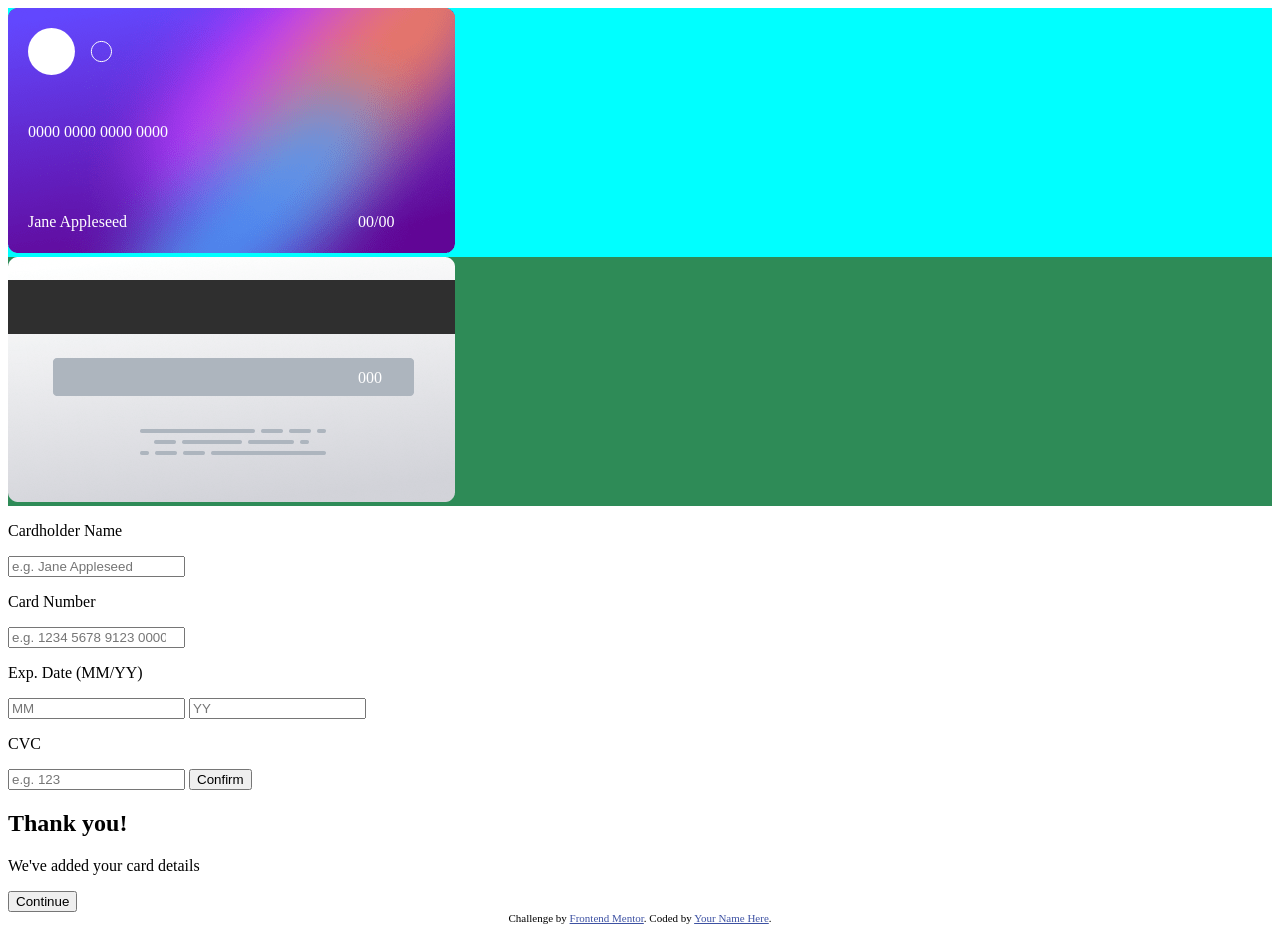
==== pages/interactive-card-details-form-main/card.html @ 2b690ab7 "Merge pull request #4 from Artnoobbr/index card numbers working" ====
<!DOCTYPE html>
<html lang="en">
<head>
  <meta charset="UTF-8">
  <meta name="viewport" content="width=device-width, initial-scale=1.0"> <!-- displays site properly based on user's device -->

  <link rel="icon" type="image/png" sizes="32x32" href="./images/favicon-32x32.png">
  <link rel="stylesheet" href="card.css">
  
  <title>Frontend Mentor | Interactive card details form</title>

  <!-- Feel free to remove these styles or customise in your own stylesheet 👍 -->
  <style>
    .attribution { font-size: 11px; text-align: center; }
    .attribution a { color: hsl(228, 45%, 44%); }
  </style>
</head>
<body>

<div id="card">

  <section id="front">

    <img src="images/bg-card-front.png" alt="Card front">
    <img id="logo" src="images/card-logo.svg" alt="Card logo">

    <p id="card_number">0000 0000 0000 0000</p>
 
    <p id="card_name">Jane Appleseed</p>
    <p id="card_date">00/00</p>
  
  </section>
  <section id="back">

    <img src="images/bg-card-back.png" alt="Card back ">
    <p id="card_cvc">000</p>

  </section>

</div>

 <main>
   <section>
    
     <p>Cardholder Name</p>
     <input type="text" placeholder="e.g. Jane Appleseed" id="name">
     
     <p>Card Number</p>
     <input type="number" name="txtnumber" id="number" placeholder="e.g. 1234 5678 9123 0000">

     <p>Exp. Date (MM/YY)</p>
     <input type="number" name="txtmonth" id="month" placeholder="MM">
     <input type="number" name="txtyear" id="year" placeholder="YY">

     <p>CVC</p>
     <input type="number" name="txtcvc" id="cvc" placeholder="e.g. 123">
     <button id="confirm">Confirm</button>

   </section>
   <!-- Completed state start -->
   <section>
     <h1>Thank you!</h1>
     <p>We've added your card details</p>
     <button>Continue</button>
   </section>
 </main>

  <div class="attribution">
    Challenge by <a href="https://www.frontendmentor.io?ref=challenge" target="_blank">Frontend Mentor</a>. 
    Coded by <a href="#">Your Name Here</a>.
  </div>
  <script src="card.js"></script>
</body>
</html>
---- pages/interactive-card-details-form-main/card.css ----
@charset "UTF-8";

:root 
{
    --teste: blue;
}

#front
{
    position: relative;
    background-color: aqua;
    color: white;
}

#logo
{
    position: absolute;
    left: 20px;
    top: 20px;
}

#card_number
{
    position: absolute;
    bottom: 100px;
    left: 20px;
}

#card_name
{
    position: absolute;
    bottom: 10px;
    left: 20px;
}
#card_date
{
    position: absolute;
    bottom: 10px;
    left: 350px;
}

#back {
    position: relative;
    background-color: seagreen;
    color: white;
    width: auto;
}

#card_cvc
{
    position: absolute;
    bottom: 103px;
    left: 350px;
}
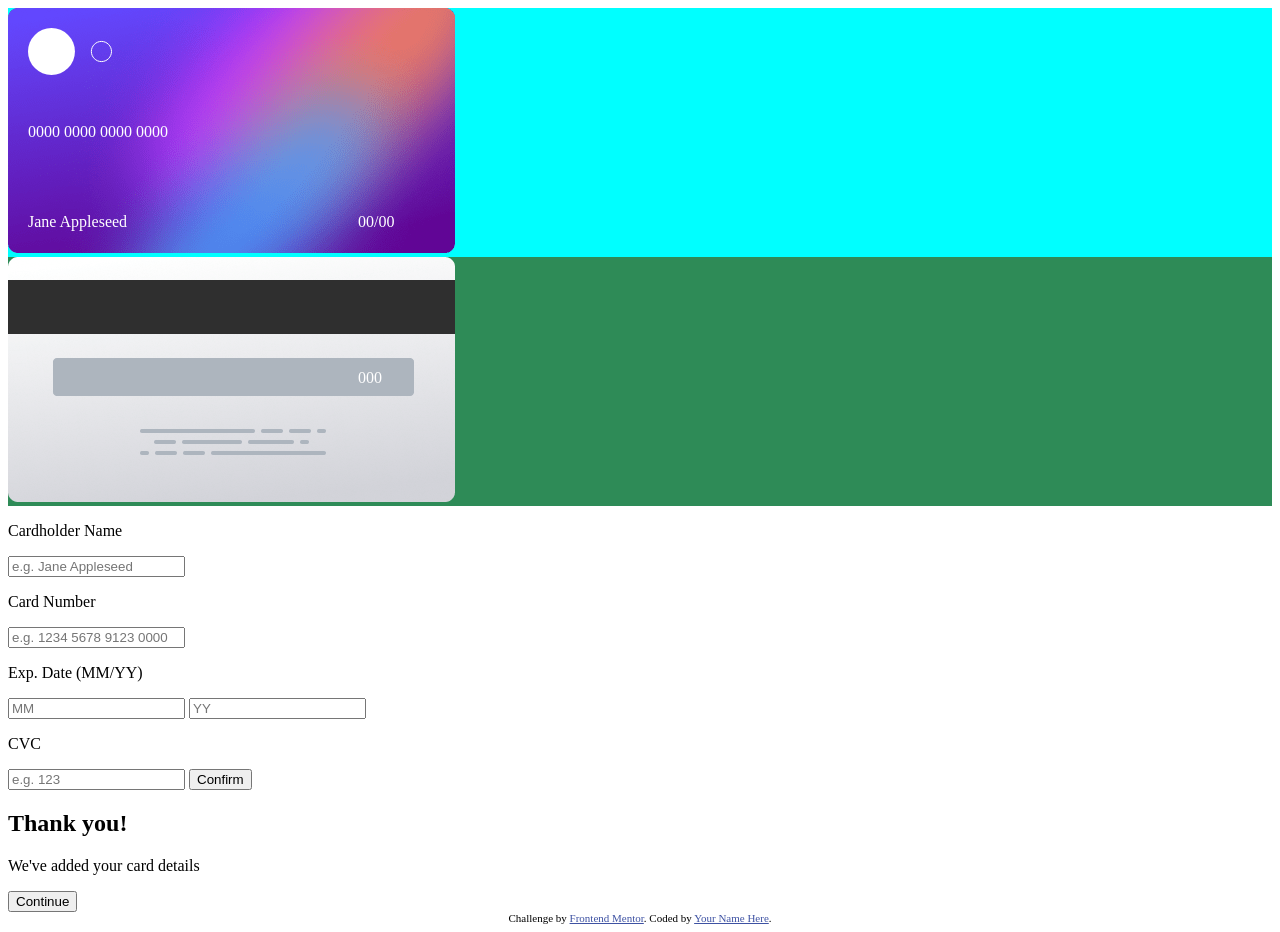
==== commit 9d713e1b: "half-fix" ====
--- a/pages/interactive-card-details-form-main/card.html
+++ b/pages/interactive-card-details-form-main/card.html
@@ -46,7 +46,7 @@
      <input type="text" placeholder="e.g. Jane Appleseed" id="name">
      
      <p>Card Number</p>
-     <input type="number" name="txtnumber" id="number" placeholder="e.g. 1234 5678 9123 0000">
+     <input type="text" name="txtnumber" id="number" placeholder="e.g. 1234 5678 9123 0000" maxlength="19">
 
      <p>Exp. Date (MM/YY)</p>
      <input type="number" name="txtmonth" id="month" placeholder="MM">
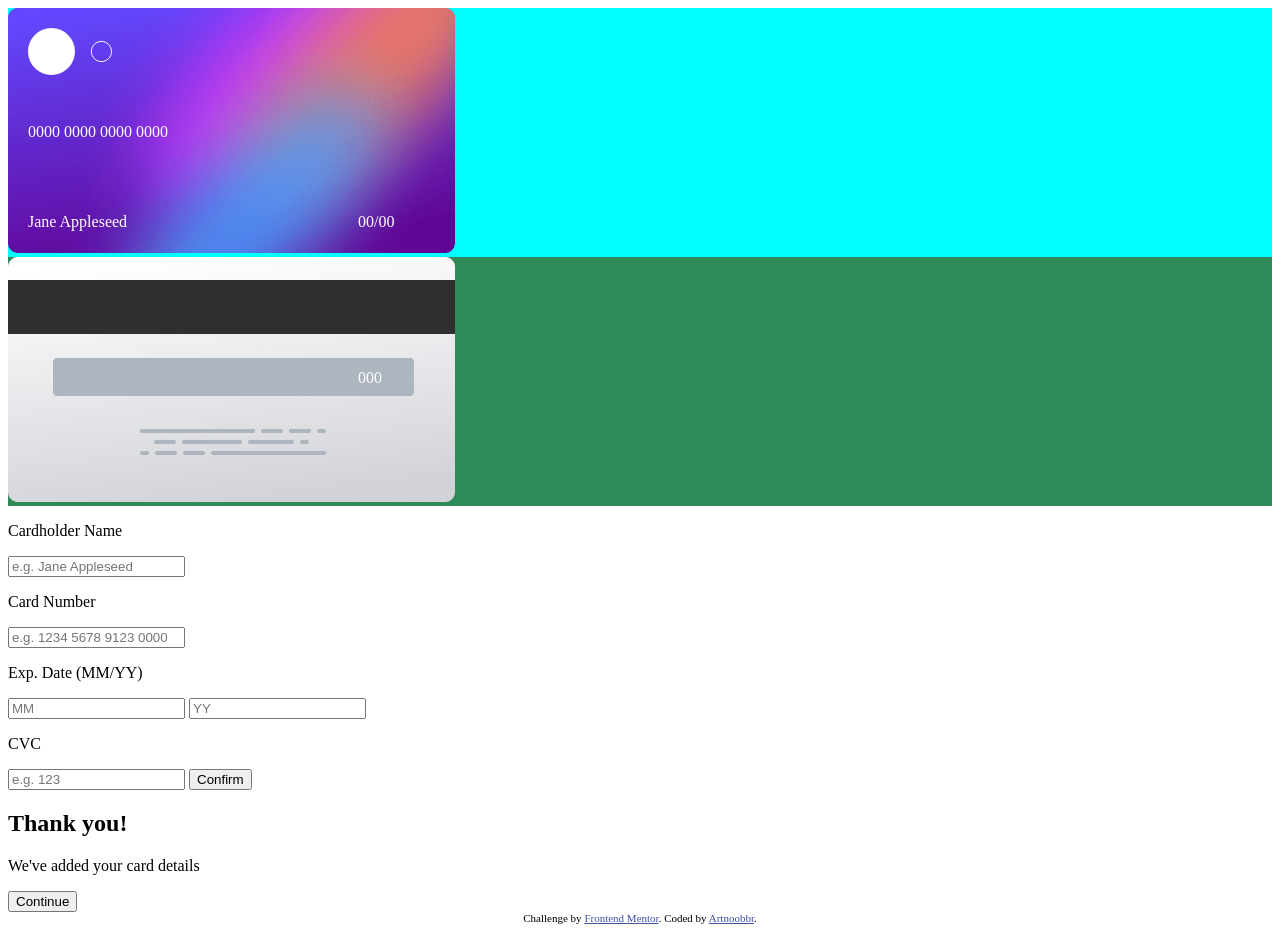
==== commit e5320faf: "Base javascript done, but need to optimize later" ====
--- a/pages/interactive-card-details-form-main/card.html
+++ b/pages/interactive-card-details-form-main/card.html
@@ -27,7 +27,7 @@
     <p id="card_number">0000 0000 0000 0000</p>
  
     <p id="card_name">Jane Appleseed</p>
-    <p id="card_date">00/00</p>
+    <p id="card_date"><span id="date_month">00</span>/<span id="date_year">00</span></p>
   
   </section>
   <section id="back">
@@ -43,17 +43,17 @@
    <section>
     
      <p>Cardholder Name</p>
-     <input type="text" placeholder="e.g. Jane Appleseed" id="name">
+     <input type="text" placeholder="e.g. Jane Appleseed" id="name" maxlength="28">
      
      <p>Card Number</p>
-     <input type="text" name="txtnumber" id="number" placeholder="e.g. 1234 5678 9123 0000" maxlength="19">
+     <input type="text" name="txtnumber" id="number" placeholder="e.g. 1234 5678 9123 0000">
 
      <p>Exp. Date (MM/YY)</p>
-     <input type="number" name="txtmonth" id="month" placeholder="MM">
-     <input type="number" name="txtyear" id="year" placeholder="YY">
+     <input type="text" name="txtmonth" id="month" placeholder="MM" maxlength="2">
+     <input type="text" name="txtyear" id="year" placeholder="YY" maxlength="2">
 
      <p>CVC</p>
-     <input type="number" name="txtcvc" id="cvc" placeholder="e.g. 123">
+     <input type="text" name="txtcvc" id="cvc" placeholder="e.g. 123" maxlength="3">
      <button id="confirm">Confirm</button>
 
    </section>
@@ -67,7 +67,7 @@
 
   <div class="attribution">
     Challenge by <a href="https://www.frontendmentor.io?ref=challenge" target="_blank">Frontend Mentor</a>. 
-    Coded by <a href="#">Your Name Here</a>.
+    Coded by <a href="https://github.com/Artnoobbr">Artnoobbr</a>.
   </div>
   <script src="card.js"></script>
 </body>
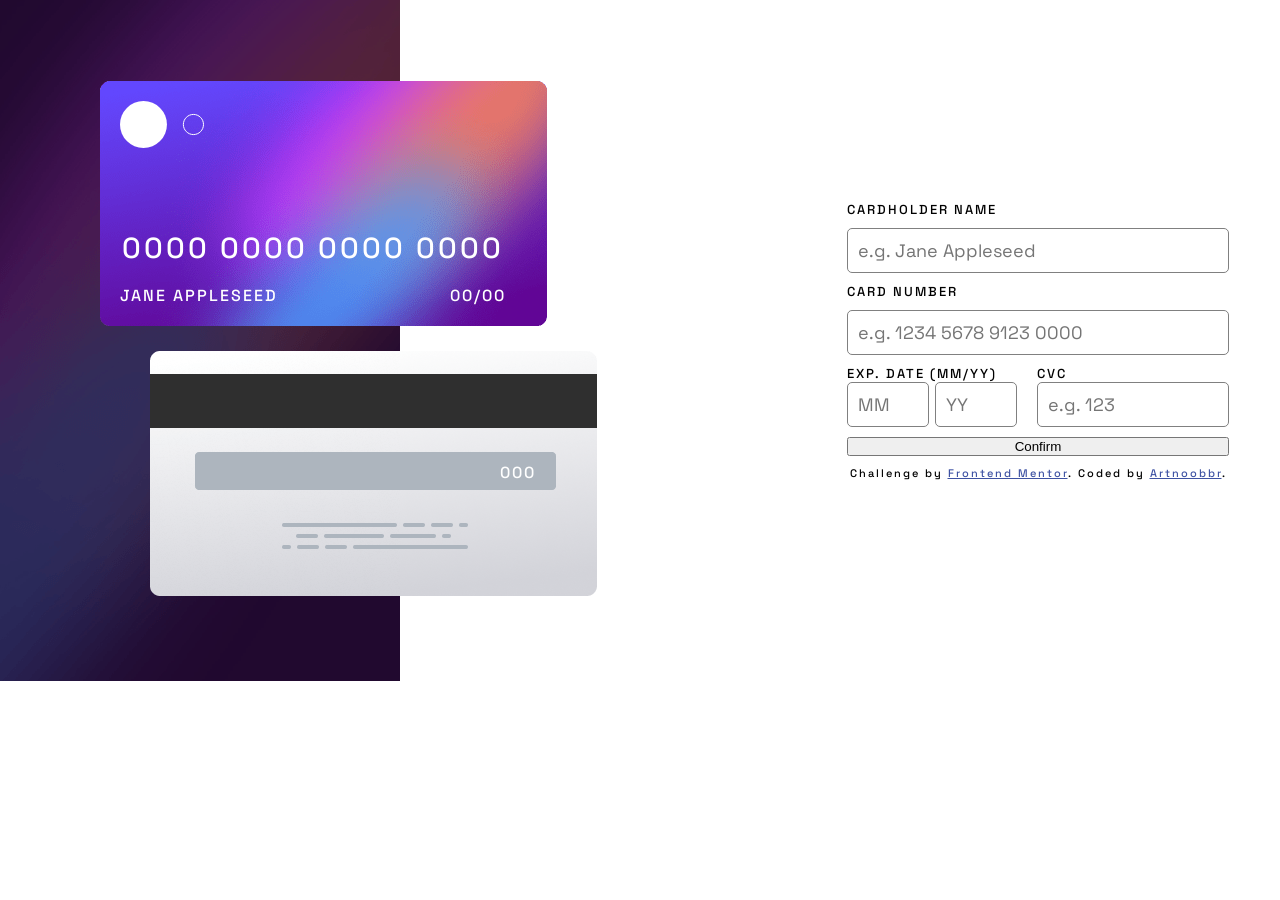
==== commit c7e64261: "Html and css" ====
--- a/pages/interactive-card-details-form-main/card.html
+++ b/pages/interactive-card-details-form-main/card.html
@@ -17,58 +17,62 @@
 </head>
 <body>
 
+
 <div id="card">
 
-  <section id="front">
-
-    <img src="images/bg-card-front.png" alt="Card front">
-    <img id="logo" src="images/card-logo.svg" alt="Card logo">
-
-    <p id="card_number">0000 0000 0000 0000</p>
- 
-    <p id="card_name">Jane Appleseed</p>
-    <p id="card_date"><span id="date_month">00</span>/<span id="date_year">00</span></p>
-  
-  </section>
-  <section id="back">
-
-    <img src="images/bg-card-back.png" alt="Card back ">
-    <p id="card_cvc">000</p>
-
-  </section>
+  <div id="bg"></div>
+  <div id="space">
+    <section id="front">
+      <img src="images/bg-card-front.png" alt="Card front">
+      <img id="logo" src="images/card-logo.svg" alt="Card logo">
+      <p id="card_number">0000 0000 0000 0000</p>
+      <p id="card_name">Jane Appleseed</p>
+      <p id="card_date"><span id="date_month">00</span>/<span id="date_year">00</span></p>
+    
+    </section>
+    <section id="back">
+      <img src="images/bg-card-back.png" alt="Card back ">
+      <p id="card_cvc">000</p>
+    </section>
+  </div>
 
 </div>
 
  <main>
    <section>
     
-     <p>Cardholder Name</p>
-     <input type="text" placeholder="e.g. Jane Appleseed" id="name" maxlength="28">
+     <p class="input_title">Cardholder Name</p>
+     <input type="text" placeholder="e.g. Jane Appleseed" id="name" class="input" maxlength="28">
      
-     <p>Card Number</p>
-     <input type="text" name="txtnumber" id="number" placeholder="e.g. 1234 5678 9123 0000">
+     <p class="input_title">Card Number</p>
+     <input type="text" name="txtnumber" id="number" class="input" placeholder="e.g. 1234 5678 9123 0000">
 
-     <p>Exp. Date (MM/YY)</p>
-     <input type="text" name="txtmonth" id="month" placeholder="MM" maxlength="2">
-     <input type="text" name="txtyear" id="year" placeholder="YY" maxlength="2">
-
-     <p>CVC</p>
-     <input type="text" name="txtcvc" id="cvc" placeholder="e.g. 123" maxlength="3">
+     <div id="compact">
+       <div>
+         <p class="input_title">Exp. Date (MM/YY)</p>
+         <input type="text" name="txtmonth" id="month" class="input date" placeholder="MM" maxlength="2">
+         <input type="text" name="txtyear" id="year" class="input date" placeholder="YY" maxlength="2">
+       </div>
+       <div>
+         <p class="input_title">CVC</p>
+         <input type="text" name="txtcvc" id="cvc" class="input" placeholder="e.g. 123" maxlength="3">
+       </div>
+     </div>
      <button id="confirm">Confirm</button>
 
+     <div class="attribution">
+      Challenge by <a href="https://www.frontendmentor.io?ref=challenge" target="_blank">Frontend Mentor</a>. 
+      Coded by <a href="https://github.com/Artnoobbr">Artnoobbr</a>.
+    </div>
    </section>
    <!-- Completed state start -->
-   <section>
+   <section id="thanks">
      <h1>Thank you!</h1>
      <p>We've added your card details</p>
      <button>Continue</button>
    </section>
  </main>
 
-  <div class="attribution">
-    Challenge by <a href="https://www.frontendmentor.io?ref=challenge" target="_blank">Frontend Mentor</a>. 
-    Coded by <a href="https://github.com/Artnoobbr">Artnoobbr</a>.
-  </div>
   <script src="card.js"></script>
 </body>
 </html>
--- a/pages/interactive-card-details-form-main/card.css
+++ b/pages/interactive-card-details-form-main/card.css
@@ -1,15 +1,63 @@
 @charset "UTF-8";
+
+@import url('https://fonts.googleapis.com/css2?family=Space+Grotesk:wght@300..700&display=swap');
 
 :root 
 {
     --teste: blue;
 }
 
+*
+{
+    margin: 0%;
+    margin-bottom: 0px;
+    padding: 0%;
+}
+
+body 
+{
+    font-family: "Space Grotesk", sans-serif;
+    font-weight: 500;
+    display: flex;
+    flex-direction: row;
+
+}
+
+#bg 
+{
+    background-image: url(images/bg-main-desktop.png);
+    background-repeat: no-repeat;
+    width: 400px;
+    height: 681px;
+}
+
+
+#card 
+{
+    display: flex;
+    justify-content: center;
+    align-items: center;
+}
+
+#space
+{
+    display: flex;
+    flex-direction: column;
+}
+
 #front
 {
     position: relative;
-    background-color: aqua;
     color: white;
+    letter-spacing: 2px;
+    right: 300px;
+
+    margin-bottom: 20px;
+}
+
+#back
+{
+    right: 250px;
 }
 
 #logo
@@ -22,26 +70,29 @@
 #card_number
 {
     position: absolute;
-    bottom: 100px;
-    left: 20px;
+    bottom: 65px;
+    left: 22px;
+
+    letter-spacing: 3px;
+    font-size: 29px;
 }
 
 #card_name
 {
     position: absolute;
-    bottom: 10px;
+    bottom: 25px;
     left: 20px;
+    text-transform: uppercase;
 }
 #card_date
 {
     position: absolute;
-    bottom: 10px;
+    bottom: 25px;
     left: 350px;
 }
 
 #back {
     position: relative;
-    background-color: seagreen;
     color: white;
     width: auto;
 }
@@ -49,6 +100,62 @@
 #card_cvc
 {
     position: absolute;
-    bottom: 103px;
+    bottom: 118px;
     left: 350px;
+    letter-spacing: 2px;
+}
+
+main 
+{
+    display: flex;
+    flex-direction: row;
+    justify-content: center;
+    align-items: center;
+}
+
+main > section
+{
+    display: flex;
+    flex-direction: column;
+    letter-spacing: 2px;
+    gap: 10px;
+}
+
+#compact
+{
+    display: flex;
+    gap: 20px;
+}
+
+.input
+{
+    border: 1px solid grey;
+    border-radius: 5px;
+    padding: 10px;
+    font-family: "Space Grotesk", sans-serif;
+    font-size: 18px;
+}
+.input_title
+{
+    text-transform: uppercase;
+    font-size: 13px;
+}
+.date
+{
+    width: 60px;
+}
+
+#cvc
+{
+    width: 170px;
+}
+
+#confirm
+{
+    display: inline-block;
+}
+
+#thanks
+{
+    display: none;
 }
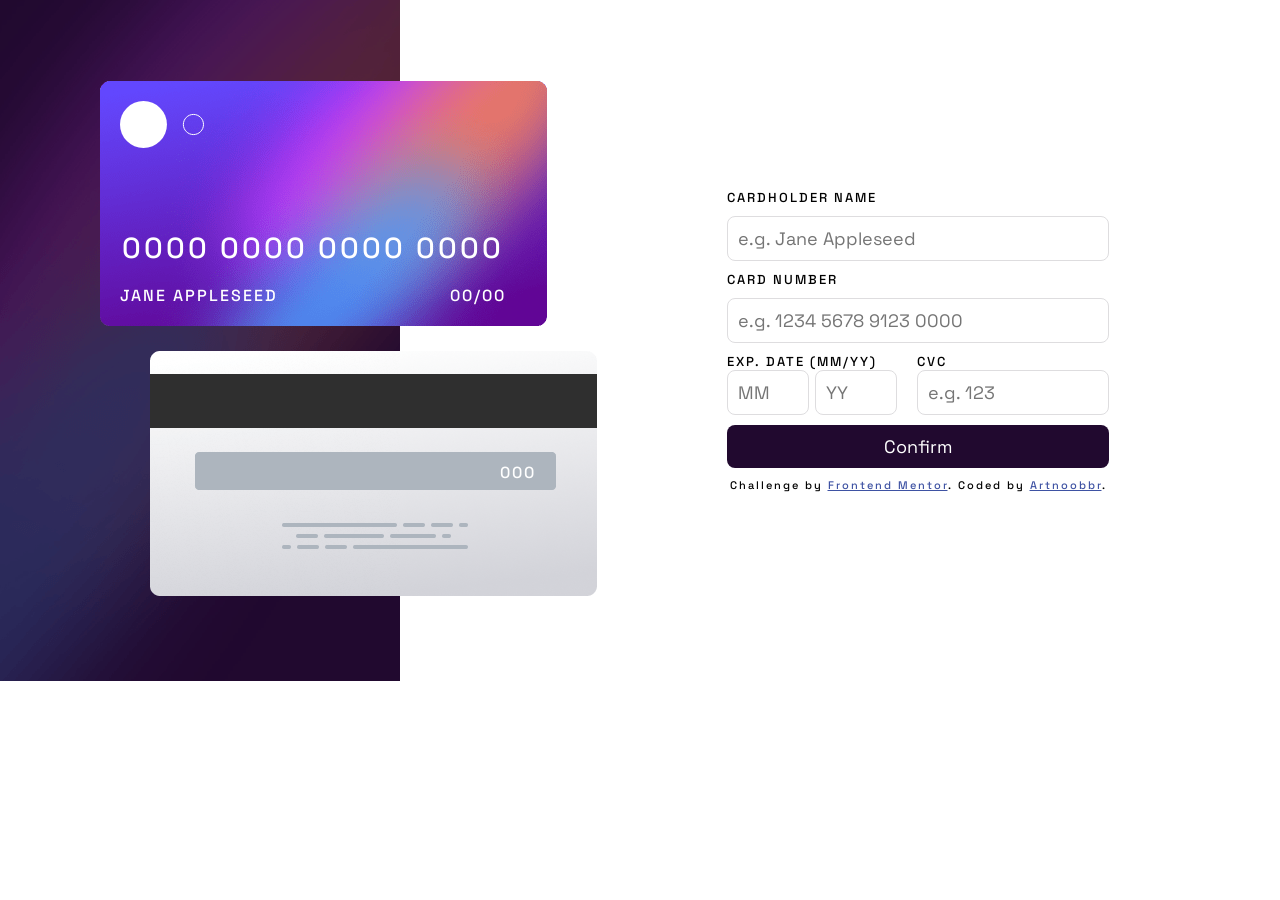
==== commit 8dcf78d2: "More html and css" ====
--- a/pages/interactive-card-details-form-main/card.html
+++ b/pages/interactive-card-details-form-main/card.html
@@ -6,6 +6,7 @@
 
   <link rel="icon" type="image/png" sizes="32x32" href="./images/favicon-32x32.png">
   <link rel="stylesheet" href="card.css">
+  <link rel="stylesheet" href="card_mobile.css">
   
   <title>Frontend Mentor | Interactive card details form</title>
 
@@ -23,7 +24,7 @@
   <div id="bg"></div>
   <div id="space">
     <section id="front">
-      <img src="images/bg-card-front.png" alt="Card front">
+      <img id="card_front_image" src="images/bg-card-front.png" alt="Card front">
       <img id="logo" src="images/card-logo.svg" alt="Card logo">
       <p id="card_number">0000 0000 0000 0000</p>
       <p id="card_name">Jane Appleseed</p>
@@ -31,7 +32,7 @@
     
     </section>
     <section id="back">
-      <img src="images/bg-card-back.png" alt="Card back ">
+      <img id="card_back_image" src="images/bg-card-back.png" alt="Card back ">
       <p id="card_cvc">000</p>
     </section>
   </div>
@@ -39,7 +40,7 @@
 </div>
 
  <main>
-   <section>
+   <section id="input_area">
     
      <p class="input_title">Cardholder Name</p>
      <input type="text" placeholder="e.g. Jane Appleseed" id="name" class="input" maxlength="28">
@@ -58,7 +59,7 @@
          <input type="text" name="txtcvc" id="cvc" class="input" placeholder="e.g. 123" maxlength="3">
        </div>
      </div>
-     <button id="confirm">Confirm</button>
+     <button class="button" id="confirm">Confirm</button>
 
      <div class="attribution">
       Challenge by <a href="https://www.frontendmentor.io?ref=challenge" target="_blank">Frontend Mentor</a>. 
@@ -67,9 +68,10 @@
    </section>
    <!-- Completed state start -->
    <section id="thanks">
-     <h1>Thank you!</h1>
-     <p>We've added your card details</p>
-     <button>Continue</button>
+    <img src="images/icon-complete.svg" alt="Complete icon">
+    <h1>Thank you!</h1>
+    <p>We've added your card details</p>
+    <button class="button" id="continue">Continue</button>
    </section>
  </main>
 
--- a/pages/interactive-card-details-form-main/card.css
+++ b/pages/interactive-card-details-form-main/card.css
@@ -5,6 +5,11 @@
 :root 
 {
     --teste: blue;
+    --button_background: hsl(278, 68%, 11%);
+    --button_color: white;
+    --sub_text: hsl(279, 6%, 55%);
+    --input_border: hsl(270, 3%, 87%);
+    --input_color: hsl(279, 6%, 55%);
 }
 
 *
@@ -113,12 +118,14 @@
     align-items: center;
 }
 
-main > section
-{
+#input_area
+{
+    position: relative;
     display: flex;
     flex-direction: column;
     letter-spacing: 2px;
     gap: 10px;
+    right: 120px;    
 }
 
 #compact
@@ -127,14 +134,26 @@
     gap: 20px;
 }
 
+
 .input
 {
-    border: 1px solid grey;
-    border-radius: 5px;
+    border: 1px solid var(--input_border);
+    color: var(--input_color);
+    border-radius: 8px;
     padding: 10px;
     font-family: "Space Grotesk", sans-serif;
     font-size: 18px;
 }
+
+.input:focus
+{
+    outline: none;
+    background: linear-gradient(white, white) padding-box,
+    linear-gradient(90deg, hsl(249, 99%, 64%), hsl(278, 94%, 30%)) border-box;
+    border-radius: 8px;
+    border: 1px solid transparent;
+}
+
 .input_title
 {
     text-transform: uppercase;
@@ -150,12 +169,51 @@
     width: 170px;
 }
 
-#confirm
+.button
 {
     display: inline-block;
+    border: none;
+    border-radius: 8px;
+    padding: 10px;
+    font-family: "Space Grotesk", sans-serif;
+    font-size: 18px;
+    background-color: var(--button_background);
+    color: white;
+}
+
+.button:hover
+{
+    cursor: pointer;
 }
 
 #thanks
 {
+    position: relative;
     display: none;
+
+    flex-direction: column;
+    justify-items: center;
+    align-items: center;
+    right: 120px;
+    gap: 10px;
+}
+
+#thanks > h1 
+{
+    text-transform: uppercase;
+    font-weight: 500;
+    font-size: 25px;
+    letter-spacing: 2px;
+    margin-top: 20px;
+}
+
+#thanks > p
+{
+    color: var(--sub_text);
+    margin-bottom: 20px;
+}
+
+#continue
+{
+    width: 300px;
 }
--- a/pages/interactive-card-details-form-main/card_mobile.css
+++ b/pages/interactive-card-details-form-main/card_mobile.css
@@ -0,0 +1,6 @@
+@charset "UTF-8";
+
+@media (max-width: 1050px) 
+{
+
+}
